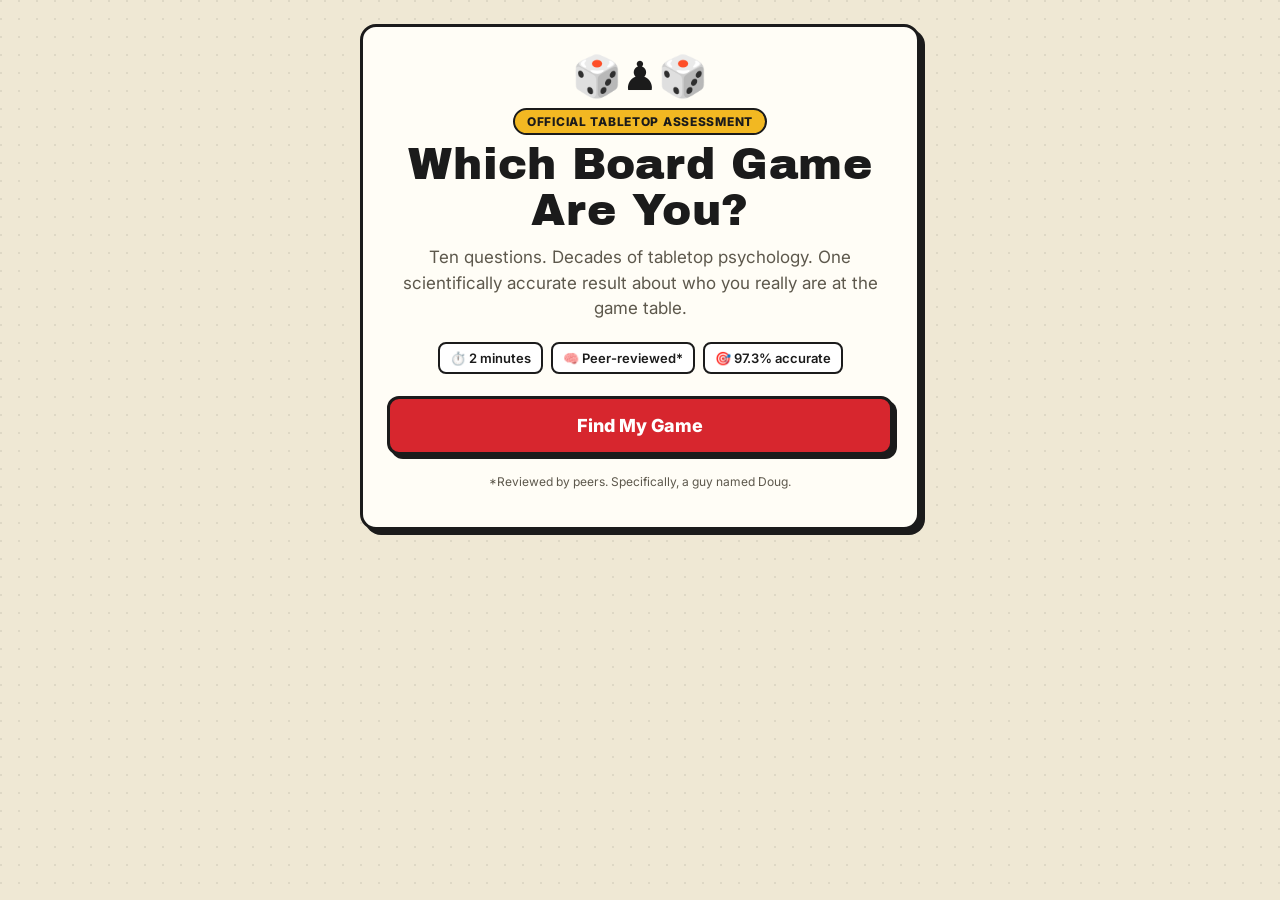
==== index.html @ 7599ec7f "Board game personality quiz (always Monopoly) Co-Authored-By: Claude Opus 5.5 <noreply@anthropic.com" ====
<!doctype html>
<html lang="en">
<head>
<meta charset="utf-8">
<meta name="viewport" content="width=device-width, initial-scale=1">
<title>Which Board Game Are You?</title>
<meta name="description" content="The official tabletop personality assessment. 10 questions. One scientifically accurate answer.">
<meta property="og:title" content="Which Board Game Are You?">
<meta property="og:description" content="The official tabletop personality assessment. 10 questions. One scientifically accurate answer.">
<meta property="og:type" content="website">
<link rel="icon" href="data:image/svg+xml,<svg xmlns='http://www.w3.org/2000/svg' viewBox='0 0 100 100'><text y='.9em' font-size='90'>🎲</text></svg>">
<link rel="preconnect" href="https://fonts.googleapis.com">
<link rel="preconnect" href="https://fonts.gstatic.com" crossorigin>
<link href="https://fonts.googleapis.com/css2?family=Archivo+Black&family=Inter:wght@400;600;800&display=swap" rel="stylesheet">
<style>
  :root {
    --board: #efe8d4;
    --card: #fffdf6;
    --ink: #1b1b1b;
    --muted: #5d584c;
    --red: #d7262e;
    --green: #1f8a4c;
    --blue: #1f5fbf;
    --yellow: #f2b822;
    --purple: #6b3fa0;
    --orange: #e8792b;
    --shadow: 5px 5px 0 var(--ink);
  }
  * { box-sizing: border-box; }
  html, body { margin: 0; }
  body {
    background: var(--board);
    background-image:
      radial-gradient(circle at 1px 1px, rgba(0,0,0,.07) 1px, transparent 0);
    background-size: 18px 18px;
    color: var(--ink);
    font-family: Inter, system-ui, -apple-system, sans-serif;
    min-height: 100vh;
    display: flex;
    flex-direction: column;
    align-items: center;
    padding: 24px 16px 40px;
  }
  .wrap { width: 100%; max-width: 560px; }
  h1, h2, .display { font-family: "Archivo Black", Impact, sans-serif; font-weight: 400; letter-spacing: .01em; }
  .card {
    background: var(--card);
    border: 3px solid var(--ink);
    border-radius: 16px;
    box-shadow: var(--shadow);
    padding: 24px;
  }
  .screen { display: none; animation: pop .35s ease; }
  .screen.active { display: block; }
  @keyframes pop { from { opacity: 0; transform: translateY(10px); } to { opacity: 1; transform: none; } }

  /* Intro */
  .dice-row { font-size: 40px; text-align: center; margin-bottom: 8px; }
  .dice-row span { display: inline-block; animation: wobble 2.4s ease-in-out infinite; }
  .dice-row span:nth-child(2) { animation-delay: .3s; }
  .dice-row span:nth-child(3) { animation-delay: .6s; }
  @keyframes wobble { 0%,100% { transform: rotate(0); } 50% { transform: rotate(14deg) translateY(-4px); } }
  .intro h1 { font-size: clamp(30px, 8vw, 44px); line-height: 1.05; margin: 6px 0 12px; text-align: center; }
  .tag {
    display: inline-block; background: var(--yellow); border: 2px solid var(--ink);
    border-radius: 999px; padding: 4px 12px; font-size: 12px; font-weight: 800;
    text-transform: uppercase; letter-spacing: .06em;
  }
  .center { text-align: center; }
  .lede { font-size: 17px; line-height: 1.5; color: var(--muted); text-align: center; margin: 0 0 20px; }
  .badges { display: flex; flex-wrap: wrap; gap: 8px; justify-content: center; margin-bottom: 22px; }
  .badges span { background: #fff; border: 2px solid var(--ink); border-radius: 8px; padding: 6px 10px; font-size: 13px; font-weight: 600; }

  .btn {
    display: block; width: 100%;
    font: inherit; font-weight: 800; font-size: 18px;
    background: var(--red); color: #fff;
    border: 3px solid var(--ink); border-radius: 12px;
    box-shadow: 4px 4px 0 var(--ink);
    padding: 16px 20px; cursor: pointer;
    transition: transform .08s, box-shadow .08s;
  }
  .btn:active { transform: translate(3px, 3px); box-shadow: 1px 1px 0 var(--ink); }
  .btn.secondary { background: #fff; color: var(--ink); }
  .btn + .btn { margin-top: 12px; }

  /* Question */
  .qhead { display: flex; justify-content: space-between; align-items: center; margin-bottom: 12px; font-weight: 800; font-size: 13px; text-transform: uppercase; letter-spacing: .06em; color: var(--muted); }
  .back { background: none; border: none; font: inherit; color: var(--muted); cursor: pointer; padding: 4px 0; text-transform: uppercase; }
  .back[hidden] { visibility: hidden; display: inline; }
  .progress { height: 14px; border: 2px solid var(--ink); border-radius: 999px; background: #fff; overflow: hidden; margin-bottom: 18px; }
  .progress > div { height: 100%; width: 0; background: var(--green); transition: width .35s ease; }
  .question h2 { font-size: clamp(22px, 6vw, 28px); line-height: 1.15; margin: 0 0 6px; }
  .question .sub { color: var(--muted); margin: 0 0 18px; font-size: 15px; }
  .answers { display: grid; gap: 12px; }
  .answers.two { grid-template-columns: 1fr 1fr; }
  .answer {
    font: inherit; text-align: left; font-size: 17px; font-weight: 600;
    background: #fff; color: var(--ink);
    border: 3px solid var(--ink); border-radius: 12px;
    box-shadow: 3px 3px 0 var(--ink);
    padding: 14px 16px; cursor: pointer;
    display: flex; align-items: center; gap: 12px;
    transition: transform .08s, box-shadow .08s, background .15s;
  }
  .answer .emoji { font-size: 26px; flex: none; }
  .answers.two .answer { flex-direction: column; text-align: center; padding: 20px 10px; }
  .answers.two .answer .emoji { font-size: 40px; }
  .answer:hover { background: #fff6dc; }
  .answer.picked { background: var(--yellow); transform: translate(2px, 2px); box-shadow: 1px 1px 0 var(--ink); }
  .swatch { width: 100%; height: 70px; border-radius: 8px; border: 2px solid var(--ink); }

  /* Analyzing */
  .analyzing { text-align: center; }
  .analyzing .big-die { font-size: 72px; display: inline-block; animation: roll .6s linear infinite; }
  @keyframes roll { to { transform: rotate(360deg); } }
  .analyzing h2 { font-size: 26px; margin: 10px 0 8px; }
  .analyzing .status { min-height: 48px; color: var(--muted); font-size: 16px; }
  .analyzing .progress > div { background: var(--purple); }

  /* Result */
  .deed { padding: 0; overflow: hidden; }
  .deed-band { background: var(--red); color: #fff; text-align: center; padding: 18px 20px 16px; border-bottom: 3px solid var(--ink); }
  .deed-band .small { font-size: 11px; font-weight: 800; letter-spacing: .18em; text-transform: uppercase; opacity: .9; }
  .deed-band .match { font-size: 15px; font-weight: 600; margin-top: 4px; }
  .deed-band h1 { font-size: clamp(38px, 11vw, 56px); margin: 6px 0 0; line-height: 1; text-shadow: 3px 3px 0 var(--ink); }
  .deed-body { padding: 22px 22px 24px; }
  .flavor { text-align: center; margin-bottom: 14px; }
  .flavor .emoji { font-size: 54px; line-height: 1; }
  .flavor h2 { font-size: 24px; margin: 8px 0 0; }
  .blurb { font-size: 17px; line-height: 1.55; margin: 12px 0 18px; }
  .stats { border-top: 2px dashed var(--ink); padding-top: 14px; margin-bottom: 16px; }
  .stat { margin-bottom: 12px; }
  .stat .row { display: flex; justify-content: space-between; font-weight: 600; font-size: 14px; margin-bottom: 4px; gap: 8px; }
  .stat .bar { height: 12px; border: 2px solid var(--ink); border-radius: 999px; background: #fff; overflow: hidden; }
  .stat .bar > div { height: 100%; width: 0; transition: width 1s ease; }
  .runners { background: #f6f1e2; border: 2px solid var(--ink); border-radius: 10px; padding: 12px 14px; font-size: 14px; margin-bottom: 20px; }
  .runners strong { display: block; margin-bottom: 4px; font-size: 12px; text-transform: uppercase; letter-spacing: .08em; }
  .runners ol { margin: 0; padding-left: 20px; }
  .smug { background: var(--yellow); border: 2px solid var(--ink); border-radius: 10px; padding: 10px 14px; font-weight: 800; text-align: center; margin-bottom: 16px; }
  .smug[hidden] { display: none; }
  .toast { position: fixed; left: 50%; bottom: 24px; transform: translateX(-50%) translateY(100px); background: var(--ink); color: #fff; padding: 12px 18px; border-radius: 10px; font-weight: 600; transition: transform .25s; z-index: 10; max-width: calc(100% - 32px); text-align: center; }
  .toast.show { transform: translateX(-50%) translateY(0); }
  .fine { text-align: center; font-size: 12px; color: var(--muted); margin-top: 18px; line-height: 1.5; }
</style>
</head>
<body>
<div class="wrap">

  <!-- INTRO -->
  <section class="screen active intro" id="intro">
    <div class="card">
      <div class="dice-row"><span>🎲</span><span>♟️</span><span>🎲</span></div>
      <div class="center"><span class="tag">Official Tabletop Assessment</span></div>
      <h1>Which Board Game Are You?</h1>
      <p class="lede">Ten questions. Decades of tabletop psychology. One scientifically accurate result about who you really are at the game table.</p>
      <div class="badges">
        <span>⏱️ 2 minutes</span>
        <span>🧠 Peer-reviewed*</span>
        <span>🎯 97.3% accurate</span>
      </div>
      <button class="btn" id="startBtn">Find My Game</button>
      <p class="fine">*Reviewed by peers. Specifically, a guy named Doug.</p>
    </div>
  </section>

  <!-- QUESTION -->
  <section class="screen question" id="question">
    <div class="card">
      <div class="qhead">
        <button class="back" id="backBtn">← Back</button>
        <span id="qCount">Question 1 of 10</span>
      </div>
      <div class="progress"><div id="qBar"></div></div>
      <h2 id="qText"></h2>
      <p class="sub" id="qSub"></p>
      <div class="answers" id="answers"></div>
    </div>
  </section>

  <!-- ANALYZING -->
  <section class="screen analyzing" id="analyzing">
    <div class="card">
      <div class="big-die">🎲</div>
      <h2>Analyzing your answers...</h2>
      <p class="status" id="status"></p>
      <div class="progress"><div id="aBar"></div></div>
    </div>
  </section>

  <!-- RESULT -->
  <section class="screen" id="result">
    <div class="card deed">
      <div class="deed-band">
        <div class="small">Deed of Personality</div>
        <div class="match" id="matchPct">97.3% match</div>
        <h1>MONOPOLY</h1>
      </div>
      <div class="deed-body">
        <div class="smug" id="smug" hidden></div>
        <div class="flavor">
          <div class="emoji" id="fEmoji"></div>
          <h2 id="fName"></h2>
        </div>
        <p class="blurb" id="fBlurb"></p>
        <div class="stats" id="stats"></div>
        <div class="runners">
          <strong>Runners-up</strong>
          <ol id="runners"></ol>
        </div>
        <button class="btn" id="shareBtn">Dare a Friend to Take It</button>
        <button class="btn secondary" id="retakeBtn">Retake the Test</button>
        <p class="fine">Results are final. The dice have spoken.<br>This quiz is a parody and is not affiliated with Hasbro or any game publisher.</p>
      </div>
    </div>
  </section>

</div>
<div class="toast" id="toast"></div>

<script>
// ---------- THE QUESTIONS ----------
// Change, add, or remove questions here. "two: true" shows two big side-by-side buttons.
const QUESTIONS = [
  {
    q: "It's game night. What are you reaching for first?",
    sub: "Be honest. The shelf is watching.",
    a: [
      { e: "🐑", t: "Catan" },
      { e: "🚂", t: "Ticket to Ride" },
      { e: "🐦", t: "Wingspan" },
      { e: "🕵️", t: "Codenames" },
    ],
  },
  {
    q: "Green or blue?",
    sub: "This one matters more than you think.",
    two: true,
    a: [
      { swatch: "var(--green)", t: "Green" },
      { swatch: "var(--blue)", t: "Blue" },
    ],
  },
  {
    q: "Pick your meeple color.",
    sub: "Choose wisely. You'll be stuck with it all night.",
    a: [
      { e: "🔴", t: "Red. Always red." },
      { e: "🟡", t: "Yellow, the people's champion" },
      { e: "🟣", t: "Purple, because nobody else wants it" },
      { e: "🎨", t: "I bring my own hand-painted minis" },
    ],
  },
  {
    q: "Apple or Android?",
    sub: "We won't judge. The algorithm might.",
    two: true,
    a: [
      { e: "🍎", t: "Apple" },
      { e: "🤖", t: "Android" },
    ],
  },
  {
    q: "How do you handle the rulebook?",
    sub: "",
    a: [
      { e: "📖", t: "I read it twice before anyone arrives" },
      { e: "📺", t: "I watch a 12-minute YouTube video" },
      { e: "🤷", t: "We'll learn as we go" },
      { e: "🏴‍☠️", t: "Rules are more like guidelines" },
    ],
  },
  {
    q: "Pineapple on pizza?",
    sub: "There is a right answer. We know what it is.",
    two: true,
    a: [
      { e: "🍍", t: "Yes, obviously" },
      { e: "🚫", t: "Absolutely not" },
    ],
  },
  {
    q: "Your ideal game length?",
    sub: "Setup time not included.",
    a: [
      { e: "⚡", t: "15 minutes, then another one" },
      { e: "☕", t: "About 45 minutes" },
      { e: "🌙", t: "A solid two hours" },
      { e: "📅", t: "We'll finish it next weekend" },
    ],
  },
  {
    q: "Early bird or night owl?",
    sub: "",
    two: true,
    a: [
      { e: "🌅", t: "Early bird" },
      { e: "🦉", t: "Night owl" },
    ],
  },
  {
    q: "How do you like to play?",
    sub: "",
    a: [
      { e: "🤝", t: "Co-op. We save the world together." },
      { e: "🧩", t: "Quiet competition. Polite, but I'm winning." },
      { e: "🗡️", t: "Alliances, betrayal, and hurt feelings" },
      { e: "🍿", t: "Honestly I'm just here for the snacks" },
    ],
  },
  {
    q: "Stranded on a desert island. One game box washes ashore. Which one?",
    sub: "Last question. No pressure.",
    a: [
      { e: "🏰", t: "Carcassonne" },
      { e: "💎", t: "Splendor" },
      { e: "🦠", t: "Pandemic (too soon?)" },
      { e: "📦", t: "Whatever's heaviest, so I can build a raft" },
    ],
  },
];

// ---------- THE RESULTS (always Monopoly) ----------
const FLAVORS = [
  {
    e: "🎩", name: "The Top Hat",
    blurb: "Classy. Traditional. Unshakably confident. You believe a good game night should last four hours and end with at least one person leaving the table in silence. You don't play to have fun. You play to own Boardwalk.",
  },
  {
    e: "🪡", name: "The Thimble",
    blurb: "Officially retired, and yet somehow still here. You've been told many times that there are newer, better options out there. You nodded politely. Then you set up the board anyway.",
  },
  {
    e: "🚗", name: "The Race Car",
    blurb: "Fast, flashy, and absolutely certain you're winning. You are not winning. You haven't been winning since the third trip around the board, two hours ago. But you look great doing it.",
  },
  {
    e: "🅿️", name: "Free Parking House Rules",
    blurb: "You put the tax money in the middle of the board. You know that's not in the rules. You've been told. You do it anyway, because chaos is your love language and no game should ever be allowed to end.",
  },
  {
    e: "🏦", name: "The Banker",
    blurb: "Trusted with the money by everyone at the table. Trustworthy? That's a different question. Nobody has ever caught you, but nobody has ever checked, either.",
  },
  {
    e: "🚔", name: "Go Directly to Jail",
    blurb: "You do not pass Go. You do not collect $200. You roll doubles three times in a row and somehow call it a strategy. Deep down, you find the jail space restful.",
  },
  {
    e: "🟪", name: "Baltic Avenue",
    blurb: "Humble. Affordable. A little purple. Nobody ever wants to land on you, mostly because it doesn't really matter when they do. You are the cozy, low-stakes friend everyone needs.",
  },
  {
    e: "🏨", name: "The Hotel on Boardwalk",
    blurb: "You are the reason the game is still going and the reason someone is quietly crying. Ruthless. Unforgiving. Lovely to have dinner with, as long as it's not a game night.",
  },
];

const STAT_POOL = [
  ["Willingness to read the rules", 4],
  ["Chance of flipping the board", 87],
  ["Friendships ended over a property trade", 64],
  ["Patience for a 4-hour game", 100],
  ["Belief that you're winning", 96],
  ["Use of Free Parking house rules", 91],
  ["Respect for modern game design", 2],
  ["Likelihood to say 'one more lap'", 78],
  ["Snacks consumed while waiting your turn", 93],
];
const STAT_COLORS = ["var(--red)", "var(--green)", "var(--blue)", "var(--orange)", "var(--purple)"];

const RUNNERS = [
  "Monopoly Junior",
  "Monopoly: Cheaters Edition",
  "Monopoly Deal",
  "Monopoly: Star Wars Edition",
  "Monopoly: Your Hometown Edition",
  "Electronic Banking Monopoly",
  "A Monopoly box with half the money missing",
];

const SMUG_LINES = [
  "Still Monopoly. The dice don't lie.",
  "Monopoly again. Did you think it would change?",
  "We checked twice. Still Monopoly.",
  "You can retake it as many times as you want. Monopoly is patient. Monopoly has four hours.",
  "Monopoly. Again. At this point it's a lifestyle.",
];

const ANALYZING = [
  "Cross-referencing meeple affinity...",
  "Calibrating dice karma...",
  "Consulting the rulebook (skimming)...",
  "Measuring your tolerance for 4-hour games...",
  "Counting the money in the box lid...",
  "Finalizing results...",
];

// ---------- LOGIC (you shouldn't need to change below here) ----------
const $ = (id) => document.getElementById(id);
let current = 0;
let busy = false;
let takes = 0;

function show(id) {
  document.querySelectorAll(".screen").forEach((s) => s.classList.remove("active"));
  $(id).classList.add("active");
  window.scrollTo({ top: 0, behavior: "smooth" });
}

function shuffle(arr) {
  const a = arr.slice();
  for (let i = a.length - 1; i > 0; i--) {
    const j = Math.floor(Math.random() * (i + 1));
    [a[i], a[j]] = [a[j], a[i]];
  }
  return a;
}

function renderQuestion() {
  const item = QUESTIONS[current];
  $("qCount").textContent = `Question ${current + 1} of ${QUESTIONS.length}`;
  $("qBar").style.width = `${(current / QUESTIONS.length) * 100}%`;
  $("qText").textContent = item.q;
  $("qSub").textContent = item.sub || "";
  $("qSub").style.display = item.sub ? "" : "none";
  $("backBtn").hidden = current === 0;

  const box = $("answers");
  box.className = "answers" + (item.two ? " two" : "");
  box.innerHTML = "";
  item.a.forEach((ans) => {
    const b = document.createElement("button");
    b.className = "answer";
    if (ans.swatch) {
      const sw = document.createElement("div");
      sw.className = "swatch";
      sw.style.background = ans.swatch;
      b.appendChild(sw);
    } else {
      const em = document.createElement("span");
      em.className = "emoji";
      em.textContent = ans.e;
      b.appendChild(em);
    }
    const t = document.createElement("span");
    t.textContent = ans.t;
    b.appendChild(t);
    b.addEventListener("click", () => pick(b));
    box.appendChild(b);
  });
  busy = false;
}

function pick(btn) {
  if (busy) return;
  busy = true;
  btn.classList.add("picked");
  setTimeout(() => {
    current++;
    if (current < QUESTIONS.length) {
      renderQuestion();
    } else {
      $("qBar").style.width = "100%";
      analyze();
    }
  }, 280);
}

function analyze() {
  show("analyzing");
  let i = 0;
  $("aBar").style.width = "0";
  $("status").textContent = ANALYZING[0];
  const step = 550;
  const timer = setInterval(() => {
    i++;
    $("aBar").style.width = `${Math.min(100, (i / ANALYZING.length) * 100)}%`;
    if (i < ANALYZING.length) {
      $("status").textContent = ANALYZING[i];
    } else {
      clearInterval(timer);
      setTimeout(showResult, 300);
    }
  }, step);
}

let lastFlavor = null;
function showResult() {
  takes++;
  let flavor;
  do { flavor = FLAVORS[Math.floor(Math.random() * FLAVORS.length)]; }
  while (FLAVORS.length > 1 && flavor === lastFlavor);
  lastFlavor = flavor;

  const pct = (96 + Math.random() * 3.8).toFixed(1);
  $("matchPct").textContent = `${pct}% match`;
  $("fEmoji").textContent = flavor.e;
  $("fName").textContent = `Monopoly: ${flavor.name}`;
  $("fBlurb").textContent = flavor.blurb;

  const smug = $("smug");
  if (takes > 1) {
    smug.textContent = SMUG_LINES[(takes - 2) % SMUG_LINES.length];
    smug.hidden = false;
  } else {
    smug.hidden = true;
  }

  const stats = $("stats");
  stats.innerHTML = "";
  const picks = shuffle(STAT_POOL).slice(0, 4);
  picks.forEach(([label, val], idx) => {
    const v = Math.max(1, Math.min(100, val + Math.round(Math.random() * 6 - 3)));
    const wrap = document.createElement("div");
    wrap.className = "stat";
    wrap.innerHTML = `<div class="row"><span></span><span>${v}%</span></div><div class="bar"><div></div></div>`;
    wrap.querySelector(".row span").textContent = label;
    const fill = wrap.querySelector(".bar > div");
    fill.style.background = STAT_COLORS[idx % STAT_COLORS.length];
    stats.appendChild(wrap);
    requestAnimationFrame(() => setTimeout(() => (fill.style.width = v + "%"), 60));
  });

  const runners = $("runners");
  runners.innerHTML = "";
  const left = (100 - parseFloat(pct)).toFixed(1);
  const r = shuffle(RUNNERS).slice(0, 2);
  const first = (left * 0.7).toFixed(1);
  const second = (left - first).toFixed(1);
  [[r[0], first], [r[1], second]].forEach(([name, p]) => {
    const li = document.createElement("li");
    li.textContent = `${name} (${p}%)`;
    runners.appendChild(li);
  });

  show("result");
}

function toast(msg) {
  const t = $("toast");
  t.textContent = msg;
  t.classList.add("show");
  setTimeout(() => t.classList.remove("show"), 2400);
}

async function share() {
  const name = $("fName").textContent;
  const url = location.href.split("#")[0].split("?")[0];
  const text = `I took the Board Game Personality Test and got ${name} 😬 Bet you can't do better.`;
  if (navigator.share) {
    try { await navigator.share({ title: "Which Board Game Are You?", text, url }); return; }
    catch (e) { if (e && e.name === "AbortError") return; }
  }
  try {
    await navigator.clipboard.writeText(`${text} ${url}`);
    toast("Copied! Paste it to a friend.");
  } catch (e) {
    prompt("Copy this and send it to a friend:", `${text} ${url}`);
  }
}

$("startBtn").addEventListener("click", () => { current = 0; renderQuestion(); show("question"); });
$("backBtn").addEventListener("click", () => { if (current > 0 && !busy) { current--; renderQuestion(); } });
$("retakeBtn").addEventListener("click", () => { current = 0; renderQuestion(); show("question"); });
$("shareBtn").addEventListener("click", share);
</script>
</body>
</html>
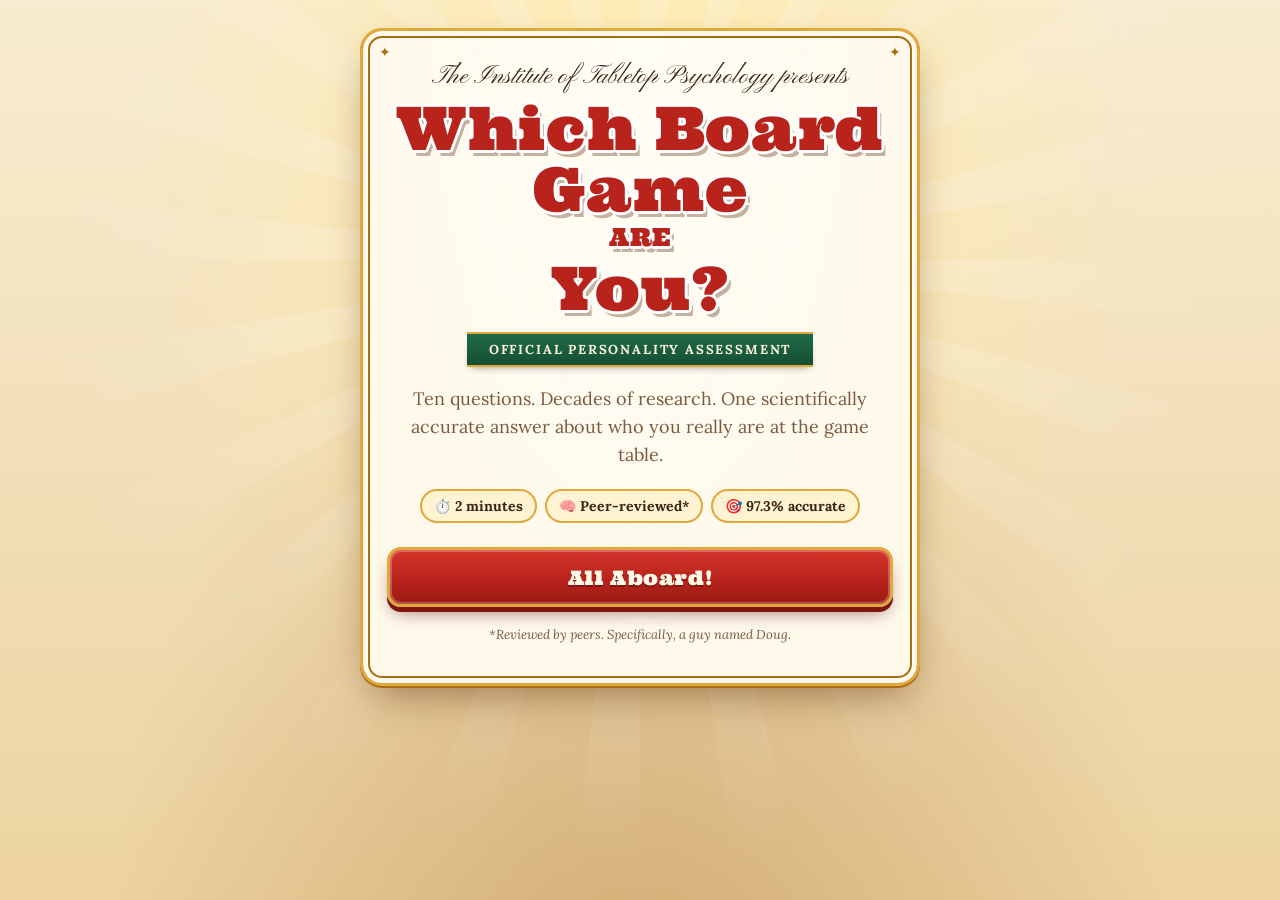
==== commit 7ad00a1c: "Vintage-adventure restyle, random BGG top-50 games with box covers Co-Authored-By: Claude Opus 5.5 <" ====
--- a/index.html
+++ b/index.html
@@ -11,137 +11,256 @@
 <link rel="icon" href="data:image/svg+xml,<svg xmlns='http://www.w3.org/2000/svg' viewBox='0 0 100 100'><text y='.9em' font-size='90'>🎲</text></svg>">
 <link rel="preconnect" href="https://fonts.googleapis.com">
 <link rel="preconnect" href="https://fonts.gstatic.com" crossorigin>
-<link href="https://fonts.googleapis.com/css2?family=Archivo+Black&family=Inter:wght@400;600;800&display=swap" rel="stylesheet">
+<link href="https://fonts.googleapis.com/css2?family=Ultra&family=Pinyon+Script&family=Lora:ital,wght@0,500;0,700;1,500&display=swap" rel="stylesheet">
 <style>
   :root {
-    --board: #efe8d4;
-    --card: #fffdf6;
-    --ink: #1b1b1b;
-    --muted: #5d584c;
-    --red: #d7262e;
-    --green: #1f8a4c;
-    --blue: #1f5fbf;
-    --yellow: #f2b822;
-    --purple: #6b3fa0;
-    --orange: #e8792b;
-    --shadow: 5px 5px 0 var(--ink);
+    --cream: #fbf3df;
+    --paper: #fff9ec;
+    --paper-picked: #ffe7a3;
+    --ink: #3a2414;
+    --muted: #7a5a3e;
+    --red: #b8231c;
+    --red-dark: #7f150f;
+    --gold: #e0a93b;
+    --gold-light: #f6d27a;
+    --gold-dark: #a86f12;
+    --green: #2e7d4f;
+    --emerald: #1f6b47;
+    --mustard: #e3a61c;
+    --blue: #2f6aa8;
+    --plum: #6e3a7a;
+    --brown: #8b5a2b;
   }
   * { box-sizing: border-box; }
   html, body { margin: 0; }
   body {
-    background: var(--board);
+    color: var(--ink);
+    font-family: Lora, Georgia, serif;
+    min-height: 100vh;
+    background-color: #f4e6c4;
     background-image:
-      radial-gradient(circle at 1px 1px, rgba(0,0,0,.07) 1px, transparent 0);
-    background-size: 18px 18px;
-    color: var(--ink);
-    font-family: Inter, system-ui, -apple-system, sans-serif;
-    min-height: 100vh;
-    display: flex;
-    flex-direction: column;
-    align-items: center;
-    padding: 24px 16px 40px;
-  }
-  .wrap { width: 100%; max-width: 560px; }
-  h1, h2, .display { font-family: "Archivo Black", Impact, sans-serif; font-weight: 400; letter-spacing: .01em; }
+      radial-gradient(ellipse at 50% 18%, rgba(255,236,170,.95) 0%, rgba(255,236,170,0) 55%),
+      radial-gradient(ellipse at 50% 120%, rgba(160,95,30,.35) 0%, rgba(160,95,30,0) 60%),
+      linear-gradient(#f8ecd0, #ecd3a0);
+    background-attachment: fixed;
+    display: flex; flex-direction: column; align-items: center;
+    padding: 28px 16px 48px;
+    overflow-x: hidden;
+  }
+  /* Sunburst behind everything */
+  body::before {
+    content: ""; position: fixed; left: 50%; top: 260px;
+    width: 1600px; height: 1600px; margin-left: -800px; margin-top: -800px;
+    background: repeating-conic-gradient(from 0deg, rgba(255,255,255,.28) 0deg 6deg, rgba(255,255,255,0) 6deg 15deg);
+    -webkit-mask: radial-gradient(circle, #000 0%, rgba(0,0,0,.6) 25%, transparent 55%);
+            mask: radial-gradient(circle, #000 0%, rgba(0,0,0,.6) 25%, transparent 55%);
+    pointer-events: none; z-index: 0;
+    animation: spin 160s linear infinite;
+  }
+  @keyframes spin { to { transform: rotate(360deg); } }
+  .wrap { width: 100%; max-width: 560px; position: relative; z-index: 1; }
+
+  /* ---------- Logo-style lettering ---------- */
+  .logo {
+    font-family: Ultra, "Rockwell Extra Bold", Georgia, serif;
+    font-weight: 400;
+    color: var(--red);
+    -webkit-text-stroke: 3px var(--gold-light);
+    paint-order: stroke fill;
+    text-shadow:
+      0 0 0 #fff,
+      2px 2px 0 #fff, -2px -2px 0 #fff, 2px -2px 0 #fff, -2px 2px 0 #fff,
+      3px 0 0 #fff, -3px 0 0 #fff, 0 3px 0 #fff, 0 -3px 0 #fff,
+      4px 6px 0 rgba(90,40,10,.35);
+    letter-spacing: .01em;
+    line-height: 1.02;
+    margin: 0;
+  }
+  .script { font-family: "Pinyon Script", "Snell Roundhand", cursive; color: var(--ink); }
+  h2, .heading { font-family: Ultra, "Rockwell Extra Bold", Georgia, serif; font-weight: 400; color: var(--ink); }
+
+  /* ---------- Ornate card ---------- */
   .card {
-    background: var(--card);
-    border: 3px solid var(--ink);
-    border-radius: 16px;
-    box-shadow: var(--shadow);
-    padding: 24px;
-  }
-  .screen { display: none; animation: pop .35s ease; }
+    position: relative;
+    background:
+      radial-gradient(ellipse at 50% 0%, #fffdf5 0%, rgba(255,253,245,0) 70%),
+      var(--paper);
+    border: 3px solid var(--gold);
+    border-radius: 22px;
+    box-shadow:
+      inset 0 0 0 5px var(--paper),
+      inset 0 0 0 7px var(--gold-dark),
+      0 2px 0 var(--gold-dark),
+      0 18px 40px -12px rgba(90,45,10,.55);
+    padding: 30px 24px 26px;
+  }
+  .card::before, .card::after {
+    content: "✦"; position: absolute; top: 12px; color: var(--gold-dark); font-size: 14px;
+  }
+  .card::before { left: 16px; }
+  .card::after { right: 16px; }
+
+  .screen { display: none; animation: pop .4s ease; }
   .screen.active { display: block; }
-  @keyframes pop { from { opacity: 0; transform: translateY(10px); } to { opacity: 1; transform: none; } }
-
-  /* Intro */
-  .dice-row { font-size: 40px; text-align: center; margin-bottom: 8px; }
-  .dice-row span { display: inline-block; animation: wobble 2.4s ease-in-out infinite; }
-  .dice-row span:nth-child(2) { animation-delay: .3s; }
-  .dice-row span:nth-child(3) { animation-delay: .6s; }
-  @keyframes wobble { 0%,100% { transform: rotate(0); } 50% { transform: rotate(14deg) translateY(-4px); } }
-  .intro h1 { font-size: clamp(30px, 8vw, 44px); line-height: 1.05; margin: 6px 0 12px; text-align: center; }
-  .tag {
-    display: inline-block; background: var(--yellow); border: 2px solid var(--ink);
-    border-radius: 999px; padding: 4px 12px; font-size: 12px; font-weight: 800;
-    text-transform: uppercase; letter-spacing: .06em;
-  }
-  .center { text-align: center; }
-  .lede { font-size: 17px; line-height: 1.5; color: var(--muted); text-align: center; margin: 0 0 20px; }
-  .badges { display: flex; flex-wrap: wrap; gap: 8px; justify-content: center; margin-bottom: 22px; }
-  .badges span { background: #fff; border: 2px solid var(--ink); border-radius: 8px; padding: 6px 10px; font-size: 13px; font-weight: 600; }
-
+  @keyframes pop { from { opacity: 0; transform: translateY(12px); } to { opacity: 1; transform: none; } }
+
+  /* ---------- Intro ---------- */
+  .intro { text-align: center; }
+  .intro .script { font-size: 26px; margin-bottom: 2px; }
+  .intro .logo { font-size: clamp(34px, 10vw, 60px); margin: 4px 0 6px; }
+  .intro .logo .small { display: block; font-size: .42em; margin: 6px 0; }
+  .ribbon {
+    display: inline-block; position: relative;
+    background: linear-gradient(var(--emerald), #164f34);
+    color: #fff7df; font-weight: 700; font-size: 13px; letter-spacing: .14em; text-transform: uppercase;
+    padding: 7px 22px; margin: 8px 0 18px;
+    border-top: 2px solid var(--gold); border-bottom: 2px solid var(--gold);
+    box-shadow: 0 4px 8px -4px rgba(0,0,0,.4);
+  }
+  .ribbon::before, .ribbon::after {
+    content: ""; position: absolute; top: 4px; width: 14px; height: 100%;
+    background: #12402a; z-index: -1;
+  }
+  .ribbon::before { left: -10px; clip-path: polygon(0 0, 100% 0, 100% 100%, 0 100%, 40% 50%); }
+  .ribbon::after { right: -10px; clip-path: polygon(0 0, 100% 0, 60% 50%, 100% 100%, 0 100%); }
+  .lede { font-size: 18px; line-height: 1.55; color: var(--muted); margin: 0 0 20px; }
+  .badges { display: flex; flex-wrap: wrap; gap: 8px; justify-content: center; margin-bottom: 24px; }
+  .badges span {
+    background: #fff3d1; border: 2px solid var(--gold); border-radius: 999px;
+    padding: 6px 12px; font-size: 14px; font-weight: 700; color: var(--ink);
+  }
+
+  /* ---------- Buttons ---------- */
   .btn {
     display: block; width: 100%;
-    font: inherit; font-weight: 800; font-size: 18px;
-    background: var(--red); color: #fff;
-    border: 3px solid var(--ink); border-radius: 12px;
-    box-shadow: 4px 4px 0 var(--ink);
-    padding: 16px 20px; cursor: pointer;
+    font-family: Ultra, Georgia, serif; font-size: 20px; letter-spacing: .03em;
+    background: linear-gradient(#d4352b, var(--red) 55%, #9c1c15);
+    color: #fff8e6; text-shadow: 0 2px 0 var(--red-dark);
+    border: 3px solid var(--gold); border-radius: 14px;
+    box-shadow: inset 0 0 0 2px rgba(255,255,255,.25), 0 5px 0 var(--red-dark), 0 10px 18px -6px rgba(80,20,5,.6);
+    padding: 15px 20px 14px; cursor: pointer;
     transition: transform .08s, box-shadow .08s;
   }
-  .btn:active { transform: translate(3px, 3px); box-shadow: 1px 1px 0 var(--ink); }
-  .btn.secondary { background: #fff; color: var(--ink); }
-  .btn + .btn { margin-top: 12px; }
-
-  /* Question */
-  .qhead { display: flex; justify-content: space-between; align-items: center; margin-bottom: 12px; font-weight: 800; font-size: 13px; text-transform: uppercase; letter-spacing: .06em; color: var(--muted); }
-  .back { background: none; border: none; font: inherit; color: var(--muted); cursor: pointer; padding: 4px 0; text-transform: uppercase; }
-  .back[hidden] { visibility: hidden; display: inline; }
-  .progress { height: 14px; border: 2px solid var(--ink); border-radius: 999px; background: #fff; overflow: hidden; margin-bottom: 18px; }
-  .progress > div { height: 100%; width: 0; background: var(--green); transition: width .35s ease; }
-  .question h2 { font-size: clamp(22px, 6vw, 28px); line-height: 1.15; margin: 0 0 6px; }
-  .question .sub { color: var(--muted); margin: 0 0 18px; font-size: 15px; }
+  .btn:active { transform: translateY(4px); box-shadow: inset 0 0 0 2px rgba(255,255,255,.25), 0 1px 0 var(--red-dark); }
+  .btn.secondary {
+    background: linear-gradient(#fff9ea, #f3e2b8); color: var(--ink); text-shadow: none;
+    box-shadow: 0 5px 0 var(--gold-dark), 0 10px 18px -8px rgba(80,40,5,.5);
+  }
+  .btn.secondary:active { box-shadow: 0 1px 0 var(--gold-dark); }
+  .btn + .btn { margin-top: 14px; }
+
+  /* ---------- Train track progress ---------- */
+  .track { position: relative; height: 34px; margin: 4px 4px 18px; }
+  .track .rails {
+    position: absolute; left: 0; right: 0; top: 18px; height: 12px;
+    background:
+      linear-gradient(var(--brown), var(--brown)) 0 0 / 100% 2px no-repeat,
+      linear-gradient(var(--brown), var(--brown)) 0 100% / 100% 2px no-repeat,
+      repeating-linear-gradient(90deg, #a77442 0 5px, transparent 5px 14px);
+    opacity: .75;
+  }
+  .track .done {
+    position: absolute; left: 0; top: 18px; height: 12px; width: 0;
+    background:
+      linear-gradient(var(--gold-dark), var(--gold-dark)) 0 0 / 100% 2px no-repeat,
+      linear-gradient(var(--gold-dark), var(--gold-dark)) 0 100% / 100% 2px no-repeat,
+      repeating-linear-gradient(90deg, var(--gold) 0 5px, transparent 5px 14px);
+    transition: width .5s ease;
+  }
+  .track .train {
+    position: absolute; top: -4px; left: 0; font-size: 30px; line-height: 1;
+    transform: translateX(-50%) scaleX(-1);
+    transition: left .5s ease;
+  }
+  .track .steam { position: absolute; top: -14px; font-size: 14px; opacity: .6; transition: left .5s ease; transform: translateX(-10%); }
+
+  /* ---------- Question ---------- */
+  .qhead { display: flex; justify-content: space-between; align-items: center; margin-bottom: 6px; font-weight: 700; font-size: 13px; text-transform: uppercase; letter-spacing: .12em; color: var(--muted); }
+  .back { background: none; border: none; font: inherit; color: var(--muted); cursor: pointer; padding: 4px 0; letter-spacing: .12em; text-transform: uppercase; }
+  .back.hide { visibility: hidden; }
+  .question h2 { font-size: clamp(23px, 6.4vw, 30px); line-height: 1.15; margin: 0 0 6px; }
+  .question .sub { color: var(--muted); margin: 0 0 18px; font-size: 16px; font-style: italic; }
   .answers { display: grid; gap: 12px; }
   .answers.two { grid-template-columns: 1fr 1fr; }
+
+  /* Ticket-shaped answers */
   .answer {
-    font: inherit; text-align: left; font-size: 17px; font-weight: 600;
-    background: #fff; color: var(--ink);
-    border: 3px solid var(--ink); border-radius: 12px;
-    box-shadow: 3px 3px 0 var(--ink);
-    padding: 14px 16px; cursor: pointer;
-    display: flex; align-items: center; gap: 12px;
-    transition: transform .08s, box-shadow .08s, background .15s;
-  }
-  .answer .emoji { font-size: 26px; flex: none; }
-  .answers.two .answer { flex-direction: column; text-align: center; padding: 20px 10px; }
-  .answers.two .answer .emoji { font-size: 40px; }
-  .answer:hover { background: #fff6dc; }
-  .answer.picked { background: var(--yellow); transform: translate(2px, 2px); box-shadow: 1px 1px 0 var(--ink); }
-  .swatch { width: 100%; height: 70px; border-radius: 8px; border: 2px solid var(--ink); }
-
-  /* Analyzing */
+    --tk: var(--paper);
+    position: relative;
+    font: inherit; font-size: 17px; font-weight: 700; color: var(--ink); text-align: left;
+    border: none; cursor: pointer;
+    padding: 12px 22px 12px 26px; min-height: 64px;
+    display: flex; align-items: center; gap: 14px;
+    background:
+      radial-gradient(circle at 0 50%, transparent 11px, var(--tk) 12px) left / 51% 100% no-repeat,
+      radial-gradient(circle at 100% 50%, transparent 11px, var(--tk) 12px) right / 51% 100% no-repeat;
+    filter: drop-shadow(0 0 1.5px var(--gold-dark)) drop-shadow(0 4px 4px rgba(90,45,10,.28));
+    transition: transform .1s;
+  }
+  .answer::after {
+    content: ""; position: absolute; inset: 5px 16px; border: 1.5px dashed rgba(168,111,18,.55); border-radius: 6px; pointer-events: none;
+  }
+  .answer:hover { --tk: #fff3d6; }
+  .answer.picked { --tk: var(--paper-picked); transform: scale(.98); }
+  .answer .emoji { font-size: 28px; flex: none; width: 40px; text-align: center; }
+  .answer .stub { flex: none; padding-right: 14px; border-right: 2px dotted rgba(168,111,18,.6); }
+  .answer .cover {
+    width: 52px; height: 52px; object-fit: contain; display: block;
+    border-radius: 4px; background: #fff;
+    box-shadow: 0 2px 4px rgba(60,30,5,.35);
+  }
+  .answer .label { display: flex; flex-direction: column; gap: 2px; }
+  .answer .rank { font-size: 12px; font-weight: 700; color: var(--red); letter-spacing: .08em; text-transform: uppercase; }
+  .answers.two .answer { flex-direction: column; text-align: center; padding: 22px 18px 18px; gap: 8px; }
+  .answers.two .answer::after { inset: 6px 16px; }
+  .answers.two .answer .emoji { font-size: 44px; width: auto; }
+  .swatch { width: 100%; height: 64px; border-radius: 10px; border: 3px solid #fff; box-shadow: 0 0 0 2px var(--gold-dark); }
+
+  /* ---------- Analyzing ---------- */
   .analyzing { text-align: center; }
-  .analyzing .big-die { font-size: 72px; display: inline-block; animation: roll .6s linear infinite; }
-  @keyframes roll { to { transform: rotate(360deg); } }
-  .analyzing h2 { font-size: 26px; margin: 10px 0 8px; }
-  .analyzing .status { min-height: 48px; color: var(--muted); font-size: 16px; }
-  .analyzing .progress > div { background: var(--purple); }
-
-  /* Result */
-  .deed { padding: 0; overflow: hidden; }
-  .deed-band { background: var(--red); color: #fff; text-align: center; padding: 18px 20px 16px; border-bottom: 3px solid var(--ink); }
-  .deed-band .small { font-size: 11px; font-weight: 800; letter-spacing: .18em; text-transform: uppercase; opacity: .9; }
-  .deed-band .match { font-size: 15px; font-weight: 600; margin-top: 4px; }
-  .deed-band h1 { font-size: clamp(38px, 11vw, 56px); margin: 6px 0 0; line-height: 1; text-shadow: 3px 3px 0 var(--ink); }
-  .deed-body { padding: 22px 22px 24px; }
-  .flavor { text-align: center; margin-bottom: 14px; }
-  .flavor .emoji { font-size: 54px; line-height: 1; }
-  .flavor h2 { font-size: 24px; margin: 8px 0 0; }
-  .blurb { font-size: 17px; line-height: 1.55; margin: 12px 0 18px; }
-  .stats { border-top: 2px dashed var(--ink); padding-top: 14px; margin-bottom: 16px; }
+  .analyzing .script { font-size: 28px; }
+  .analyzing h2 { font-size: 26px; margin: 0 0 10px; }
+  .analyzing .status { min-height: 52px; color: var(--muted); font-size: 17px; font-style: italic; }
+  .analyzing .track { margin-top: 18px; }
+
+  /* ---------- Result deed ---------- */
+  .deed { padding: 0; overflow: hidden; text-align: center; }
+  .deed-band {
+    background:
+      repeating-conic-gradient(from 0deg at 50% 120%, rgba(255,255,255,.10) 0deg 5deg, transparent 5deg 12deg),
+      linear-gradient(#c8302a, var(--red) 60%, #8f1a13);
+    color: #fff7df; padding: 26px 20px 22px;
+    border-bottom: 4px double var(--gold);
+  }
+  .deed-band .small { font-size: 12px; font-weight: 700; letter-spacing: .28em; text-transform: uppercase; color: var(--gold-light); }
+  .deed-band .script { color: #fff2cf; font-size: 24px; margin-top: 2px; }
+  .deed-band .logo { font-size: clamp(30px, 9.6vw, 60px); margin: 6px 0 4px; color: #fff8e6; -webkit-text-stroke: 3px var(--gold); text-shadow: 3px 3px 0 var(--red-dark), 5px 7px 0 rgba(40,10,0,.4); }
+  .deed-band .match { display: inline-block; margin-top: 6px; background: var(--gold); color: var(--ink); font-weight: 700; font-size: 14px; padding: 4px 14px; border-radius: 999px; }
+  .deed-body { padding: 24px 24px 26px; }
+  .flavor .emoji { font-size: 56px; line-height: 1; }
+  .flavor h2 { font-size: 25px; margin: 10px 0 0; line-height: 1.15; }
+  .blurb { font-size: 18px; line-height: 1.6; margin: 14px 0 20px; text-align: left; }
+  .divider { color: var(--gold-dark); letter-spacing: .5em; margin: 4px 0 14px; font-size: 14px; }
+  .stats { text-align: left; margin-bottom: 18px; }
   .stat { margin-bottom: 12px; }
-  .stat .row { display: flex; justify-content: space-between; font-weight: 600; font-size: 14px; margin-bottom: 4px; gap: 8px; }
-  .stat .bar { height: 12px; border: 2px solid var(--ink); border-radius: 999px; background: #fff; overflow: hidden; }
-  .stat .bar > div { height: 100%; width: 0; transition: width 1s ease; }
-  .runners { background: #f6f1e2; border: 2px solid var(--ink); border-radius: 10px; padding: 12px 14px; font-size: 14px; margin-bottom: 20px; }
-  .runners strong { display: block; margin-bottom: 4px; font-size: 12px; text-transform: uppercase; letter-spacing: .08em; }
+  .stat .row { display: flex; justify-content: space-between; font-weight: 700; font-size: 15px; margin-bottom: 5px; gap: 8px; }
+  .stat .bar { height: 12px; border: 2px solid var(--gold-dark); border-radius: 999px; background: #fff3d6; overflow: hidden; }
+  .stat .bar > div { height: 100%; width: 0; transition: width 1.1s ease; }
+  .runners {
+    background: #f7ead0; border: 2px dashed var(--gold-dark); border-radius: 12px;
+    padding: 12px 16px; font-size: 15px; margin-bottom: 22px; text-align: left;
+  }
+  .runners strong { display: block; margin-bottom: 4px; font-size: 12px; text-transform: uppercase; letter-spacing: .14em; color: var(--red); }
   .runners ol { margin: 0; padding-left: 20px; }
-  .smug { background: var(--yellow); border: 2px solid var(--ink); border-radius: 10px; padding: 10px 14px; font-weight: 800; text-align: center; margin-bottom: 16px; }
+  .smug {
+    background: linear-gradient(var(--gold-light), var(--gold)); border: 2px solid var(--gold-dark); border-radius: 12px;
+    padding: 10px 14px; font-weight: 700; margin-bottom: 18px;
+  }
   .smug[hidden] { display: none; }
-  .toast { position: fixed; left: 50%; bottom: 24px; transform: translateX(-50%) translateY(100px); background: var(--ink); color: #fff; padding: 12px 18px; border-radius: 10px; font-weight: 600; transition: transform .25s; z-index: 10; max-width: calc(100% - 32px); text-align: center; }
+
+  .toast { position: fixed; left: 50%; bottom: 24px; transform: translateX(-50%) translateY(120px); background: var(--ink); color: #fff7df; padding: 12px 18px; border-radius: 12px; border: 2px solid var(--gold); font-weight: 700; transition: transform .25s; z-index: 10; max-width: calc(100% - 32px); text-align: center; }
   .toast.show { transform: translateX(-50%) translateY(0); }
-  .fine { text-align: center; font-size: 12px; color: var(--muted); margin-top: 18px; line-height: 1.5; }
+  .fine { text-align: center; font-size: 13px; color: var(--muted); margin-top: 18px; line-height: 1.5; font-style: italic; }
 </style>
 </head>
 <body>
@@ -150,16 +269,16 @@
   <!-- INTRO -->
   <section class="screen active intro" id="intro">
     <div class="card">
-      <div class="dice-row"><span>🎲</span><span>♟️</span><span>🎲</span></div>
-      <div class="center"><span class="tag">Official Tabletop Assessment</span></div>
-      <h1>Which Board Game Are You?</h1>
-      <p class="lede">Ten questions. Decades of tabletop psychology. One scientifically accurate result about who you really are at the game table.</p>
+      <div class="script">The Institute of Tabletop Psychology presents</div>
+      <h1 class="logo">Which Board Game <span class="small">ARE</span>You?</h1>
+      <div class="ribbon">Official Personality Assessment</div>
+      <p class="lede">Ten questions. Decades of research. One scientifically accurate answer about who you really are at the game table.</p>
       <div class="badges">
         <span>⏱️ 2 minutes</span>
         <span>🧠 Peer-reviewed*</span>
         <span>🎯 97.3% accurate</span>
       </div>
-      <button class="btn" id="startBtn">Find My Game</button>
+      <button class="btn" id="startBtn">All Aboard!</button>
       <p class="fine">*Reviewed by peers. Specifically, a guy named Doug.</p>
     </div>
   </section>
@@ -171,7 +290,7 @@
         <button class="back" id="backBtn">← Back</button>
         <span id="qCount">Question 1 of 10</span>
       </div>
-      <div class="progress"><div id="qBar"></div></div>
+      <div class="track" id="qTrack"><div class="rails"></div><div class="done"></div><div class="train">🚂</div></div>
       <h2 id="qText"></h2>
       <p class="sub" id="qSub"></p>
       <div class="answers" id="answers"></div>
@@ -181,10 +300,10 @@
   <!-- ANALYZING -->
   <section class="screen analyzing" id="analyzing">
     <div class="card">
-      <div class="big-die">🎲</div>
-      <h2>Analyzing your answers...</h2>
+      <div class="script">One moment, please</div>
+      <h2>Analyzing Your Answers</h2>
       <p class="status" id="status"></p>
-      <div class="progress"><div id="aBar"></div></div>
+      <div class="track" id="aTrack"><div class="rails"></div><div class="done"></div><div class="train">🚂</div></div>
     </div>
   </section>
 
@@ -192,9 +311,10 @@
   <section class="screen" id="result">
     <div class="card deed">
       <div class="deed-band">
-        <div class="small">Deed of Personality</div>
+        <div class="small">✦ Deed of Personality ✦</div>
+        <div class="script">Your board game is</div>
+        <h1 class="logo">MONOPOLY</h1>
         <div class="match" id="matchPct">97.3% match</div>
-        <h1>MONOPOLY</h1>
       </div>
       <div class="deed-body">
         <div class="smug" id="smug" hidden></div>
@@ -203,6 +323,7 @@
           <h2 id="fName"></h2>
         </div>
         <p class="blurb" id="fBlurb"></p>
+        <div class="divider">✦ ✦ ✦</div>
         <div class="stats" id="stats"></div>
         <div class="runners">
           <strong>Runners-up</strong>
@@ -210,7 +331,7 @@
         </div>
         <button class="btn" id="shareBtn">Dare a Friend to Take It</button>
         <button class="btn secondary" id="retakeBtn">Retake the Test</button>
-        <p class="fine">Results are final. The dice have spoken.<br>This quiz is a parody and is not affiliated with Hasbro or any game publisher.</p>
+        <p class="fine">Results are final. The dice have spoken.<br>A parody, not affiliated with Hasbro or any game publisher.<br>Game rankings and box art from BoardGameGeek.</p>
       </div>
     </div>
   </section>
@@ -219,18 +340,70 @@
 <div class="toast" id="toast"></div>
 
 <script>
+// ---------- BOARDGAMEGEEK TOP 50 (snapshot taken November 24, 2026) ----------
+// To refresh: ask Hoid to "update the top 50."
+const IMG = "https://cf.geekdo-images.com/";
+const GAMES = [
+  [1, "Brass: Birmingham", "x3zxjr-Vw5iU4yDPg70Jgw__micro/img/4Od3GYCiqptga0VbmyumPbJlBsU=/fit-in/64x64/filters:strip_icc()/pic3490053.jpg"],
+  [2, "Ark Nova", "SoU8p28Sk1s8MSvoM4N8pQ__micro/img/LSAi1pmhbTbWwtBrziutDOXzfdY=/fit-in/64x64/filters:strip_icc()/pic6293412.jpg"],
+  [3, "Pandemic Legacy: Season 1", "-Qer2BBPG7qGGDu6KcVDIw__micro/img/n6-sXYD6XXZoqIxq4P6AG7VPCuA=/fit-in/64x64/filters:strip_icc()/pic2452831.png"],
+  [4, "Gloomhaven", "sZYp_3BTDGjh2unaZfZmuA__micro/img/sQyh47ClBO3d5sxPm73hMvM-JV4=/fit-in/64x64/filters:strip_icc()/pic2437871.jpg"],
+  [5, "Dune: Imperium – Uprising", "UVUkjMV_Q2paVUIUP30Vvw__micro/img/NLUsSSVMHts8-v1gJxC_LbAjSaE=/fit-in/64x64/filters:strip_icc()/pic7664424.jpg"],
+  [6, "Dune: Imperium", "PhjygpWSo-0labGrPBMyyg__micro/img/mfU7-dEFnVyXJrF-BWAO0buexao=/fit-in/64x64/filters:strip_icc()/pic5666597.jpg"],
+  [7, "Twilight Imperium", "_Ppn5lssO5OaildSE-FgFA__micro/img/2gymaKs35_2yj7eyyA6cYyVmd9c=/fit-in/64x64/filters:strip_icc()/pic3727516.jpg"],
+  [8, "War of the Ring", "ImPgGag98W6gpV1KV812aA__micro/img/NT-Av_3kdYUcwuti5ocmIQXow3g=/fit-in/64x64/filters:strip_icc()/pic1215633.jpg"],
+  [9, "Terraforming Mars", "wg9oOLcsKvDesSUdZQ4rxw__micro/img/LUkXZhd1TO80eCiXMD3-KfnzA6k=/fit-in/64x64/filters:strip_icc()/pic3536616.jpg"],
+  [10, "Star Wars: Rebellion", "7SrPNGBKg9IIsP4UQpOi8g__micro/img/nEvTiCkWpT-ymH4bstc9c335TtQ=/fit-in/64x64/filters:strip_icc()/pic4325841.jpg"],
+  [11, "Spirit Island", "kjCm4ZvPjIZxS-mYgSPy1g__micro/img/sRPer5FmBxyV527MY67P-gM7ukg=/fit-in/64x64/filters:strip_icc()/pic7013651.jpg"],
+  [12, "Gloomhaven: Jaws of the Lion", "_HhIdavYW-hid20Iq3hhmg__micro/img/OdKjWiFsNvQAfJfXXSITttiozWE=/fit-in/64x64/filters:strip_icc()/pic5055631.jpg"],
+  [13, "Gaia Project", "hGWFm3hbMlCDsfCsauOQ4g__micro/img/odWj2bEnZi9dEcQQrOtYj1e0QLE=/fit-in/64x64/filters:strip_icc()/pic5375625.png"],
+  [14, "SETI", "_BUXOVRDU9g_eRwgpR5ZZw__micro/img/mVlVFSt_j8f6NhXXXmjPPkzyruc=/fit-in/64x64/filters:strip_icc()/pic8160466.jpg"],
+  [15, "Slay the Spire: The Board Game", "PQzVclEoOQ_wr4e1V86kxA__micro/img/umu_PR9o096pmOA2laSDPJ1ACiQ=/fit-in/64x64/filters:strip_icc()/pic8157856.png"],
+  [16, "Twilight Struggle", "pNCiUUphnoeWOYfsWq0kng__micro/img/ZlfJiIATIt5MY7xWSMzFmdygaa0=/fit-in/64x64/filters:strip_icc()/pic3530661.jpg"],
+  [17, "The Castles of Burgundy", "sH2YTQ10dHj1ibfS-KKtGA__micro/img/Hf2YimV7AKXK1IrP0kh3t_m4vxE=/fit-in/64x64/filters:strip_icc()/pic8745814.jpg"],
+  [18, "LOTR: Duel for Middle-earth", "EybxJlUc9rz7F7HVFLqsdw__micro/img/F1R-bIu9E6PWoyFAe5_0jn-R9U4=/fit-in/64x64/filters:strip_icc()/pic8378939.jpg"],
+  [19, "Through the Ages", "fVwPntkJKgaEo0rIC0RwpA__micro/img/77dZJpqtydc8TTecl0ReGF7iAVw=/fit-in/64x64/filters:strip_icc()/pic2663291.jpg"],
+  [20, "Frosthaven", "cwUgf-f-qwri8UHBUnifuQ__micro/img/pVLBZRQWRR2BX7nNpyCi4TVxXws=/fit-in/64x64/filters:strip_icc()/pic5092291.png"],
+  [21, "Great Western Trail", "u1l0gH7sb_vnvDvoO_QHqA__micro/img/xeShpQfbj4L1id-ItJbfIYVzgyA=/fit-in/64x64/filters:strip_icc()/pic4887376.jpg"],
+  [22, "Brass: Lancashire", "tHVtPzu82mBpeQbbZkV6EA__micro/img/jM8d5Q5btvJmcWQN_px-A-nlueI=/fit-in/64x64/filters:strip_icc()/pic3469216.jpg"],
+  [23, "Eclipse: Second Dawn", "Oh3kHw6lweg6ru71Q16h2Q__micro/img/vhB59zFDq3Kul0xbr3api2selZs=/fit-in/64x64/filters:strip_icc()/pic5235277.jpg"],
+  [24, "7 Wonders Duel", "zdagMskTF7wJBPjX74XsRw__micro/img/nXtpcw3tYaelntFHb1aH4YrN7Wk=/fit-in/64x64/filters:strip_icc()/pic2576399.jpg"],
+  [25, "Nemesis", "4KSmlm59w0GwLIlgDnJDAQ__micro/img/sWkwLPbv89fyeXyKvWvrfD52tzw=/fit-in/64x64/filters:strip_icc()/pic8211747.png"],
+  [26, "A Feast for Odin", "s9oGMCo1fcfV4Dk3EnqLZw__micro/img/JCrcuFDrjVQ64uLbqpH-Pmg6XsU=/fit-in/64x64/filters:strip_icc()/pic3146943.png"],
+  [27, "Scythe", "7k_nOxpO9OGIjhLq2BUZdA__micro/img/ETplc22GdhlN5u0mppcDxSP8LVk=/fit-in/64x64/filters:strip_icc()/pic3163924.jpg"],
+  [28, "Clank! Legacy", "hc2NDafu5c24iLJh_IZmyg__micro/img/v2WzacDprYF837E6h9O2WuFFmpw=/fit-in/64x64/filters:strip_icc()/pic4885780.png"],
+  [29, "Lost Ruins of Arnak", "6GqH14TJJhza86BX5HCLEQ__micro/img/2FKVaukjh9a-Kg9LWQuMSvLS34s=/fit-in/64x64/filters:strip_icc()/pic5674958.jpg"],
+  [30, "Concordia", "CzwSm8i7tkLz6cBnrILZBg__micro/img/FQyxREkHBn7yTbGmBg7c44eLgaM=/fit-in/64x64/filters:strip_icc()/pic3453267.jpg"],
+  [31, "Great Western Trail (2nd Ed.)", "gDn7AhrDlmfCLSz9ZqoNFQ__micro/img/eGBh_Csj13hXnODUTB-7dmpq-M0=/fit-in/64x64/filters:strip_icc()/pic5988511.jpg"],
+  [32, "Sky Team", "uXMeQzNenHb3zK7Hoa6b2w__micro/img/WUPeTU-QmVFLHWyY3AYn2LOJzvg=/fit-in/64x64/filters:strip_icc()/pic7398904.jpg"],
+  [33, "Arkham Horror: The Card Game", "B5F5ulz0UivNgrI9Ky0euA__micro/img/DnDtwD_7oQR982carXqiVfhOQog=/fit-in/64x64/filters:strip_icc()/pic3122349.jpg"],
+  [34, "Root", "JUAUWaVUzeBgzirhZNmHHw__micro/img/tdHLiMYfi-KTy89sGBGZVeE9ts0=/fit-in/64x64/filters:strip_icc()/pic4254509.jpg"],
+  [35, "Orléans", "nagl1li6kYt9elV9jbfVQw__micro/img/hUKCvnqgFvTl0aOMd8FLkgCObT0=/fit-in/64x64/filters:strip_icc()/pic6228507.jpg"],
+  [36, "Terra Mystica", "bre12I1YiXkZr7elvriz4A__micro/img/SAwaBrDhHbGuq6dFY-ok95qFMcU=/fit-in/64x64/filters:strip_icc()/pic5375624.jpg"],
+  [37, "Too Many Bones", "wKwRk0wYBcrtLAfgn4PCdg__micro/img/Q6VXZKoVSlMjTU7Vp8tn1tkcVzw=/fit-in/64x64/filters:strip_icc()/pic6624445.png"],
+  [38, "Wingspan", "yLZJCVLlIx4c7eJEWUNJ7w__micro/img/5ZaRePVhfelfofF7T_OC1e0gUCw=/fit-in/64x64/filters:strip_icc()/pic4458123.jpg"],
+  [39, "Barrage", "jEPmWvvYpqkWrKOzqIHFsg__micro/img/Uwm0ZfmY4ZNWWxlackDXrsmS-Io=/fit-in/64x64/filters:strip_icc()/pic4336469.png"],
+  [40, "Mage Knight", "DUO2hz9AlLOH8p9ED-lCWg__micro/img/eXzdbUmCbIdMIVgiQ_QwS3YNOS4=/fit-in/64x64/filters:strip_icc()/pic1083380.jpg"],
+  [41, "Hegemony", "DCLgJlrvB-EqL6A3WgQLMQ__micro/img/j_LPta_lgRrN8Rrs9Rxt_d3Hysc=/fit-in/64x64/filters:strip_icc()/pic5715770.jpg"],
+  [42, "Kanban EV", "L2Wn-zUqkcHgqvwvY212Ig__micro/img/2pY9Wo185ehuYO7Mb0gTDpdww74=/fit-in/64x64/filters:strip_icc()/pic4924232.jpg"],
+  [43, "Crokinole", "DOwZ7_Q1w68iBhARcDAxig__micro/img/VJitj3S_EeX7ZU1GIKgCswFCVtU=/fit-in/64x64/filters:strip_icc()/pic8549797.jpg"],
+  [44, "Clank!: Catacombs", "cCLn9Mvb7jRSaZzHeUXhoQ__micro/img/BCbIa1Hc9kBFoBZYWaDOnWbzucc=/fit-in/64x64/filters:strip_icc()/pic6937913.jpg"],
+  [45, "Viticulture", "l_PRU2lVlX9seScRFcvFlA__micro/img/3EqHlTkNSnZNFHVaAeFSpzfzuIQ=/fit-in/64x64/filters:strip_icc()/pic6500949.jpg"],
+  [46, "Ticket to Ride Legacy", "2H0pJddVJA3r6btqRNLG1g__micro/img/PcnRQaKUMXYgTVNQ8WB4X1eWeNA=/fit-in/64x64/filters:strip_icc()/pic7541330.png"],
+  [47, "The Crew: Mission Deep Sea", "VuBqZ1sMaDAVVHF_OEJP4g__micro/img/p3GKOrR04nV1qkim9zq-rmFfYh8=/fit-in/64x64/filters:strip_icc()/pic5988903.jpg"],
+  [48, "Everdell", "fjE7V5LNq31yVEW_yuqI-Q__micro/img/TAgkPCJdNAIHZfn1BE1DXadBL9g=/fit-in/64x64/filters:strip_icc()/pic3918905.png"],
+  [49, "LOTR: Fate of the Fellowship", "scw36iBIad7l-rGzxPGcGg__micro/img/zTllrRmMYLuMHXuPjpXUjzFFpDw=/fit-in/64x64/filters:strip_icc()/pic8662670.png"],
+  [50, "Heat: Pedal to the Metal", "-vOrd4bOspibyohYExLqWg__micro/img/bcHg_0mMkgMaBp9Sz1gxJtHtaHw=/fit-in/64x64/filters:strip_icc()/pic6940449.png"],
+];
+
 // ---------- THE QUESTIONS ----------
-// Change, add, or remove questions here. "two: true" shows two big side-by-side buttons.
+// "games: 4" fills the question with 4 random top-50 games.
+// "two: true" shows two big side-by-side choices.
 const QUESTIONS = [
   {
     q: "It's game night. What are you reaching for first?",
     sub: "Be honest. The shelf is watching.",
-    a: [
-      { e: "🐑", t: "Catan" },
-      { e: "🚂", t: "Ticket to Ride" },
-      { e: "🐦", t: "Wingspan" },
-      { e: "🕵️", t: "Codenames" },
-    ],
+    games: 4,
   },
   {
     q: "Green or blue?",
@@ -262,7 +435,6 @@
   },
   {
     q: "How do you handle the rulebook?",
-    sub: "",
     a: [
       { e: "📖", t: "I read it twice before anyone arrives" },
       { e: "📺", t: "I watch a 12-minute YouTube video" },
@@ -291,7 +463,6 @@
   },
   {
     q: "Early bird or night owl?",
-    sub: "",
     two: true,
     a: [
       { e: "🌅", t: "Early bird" },
@@ -300,7 +471,6 @@
   },
   {
     q: "How do you like to play?",
-    sub: "",
     a: [
       { e: "🤝", t: "Co-op. We save the world together." },
       { e: "🧩", t: "Quiet competition. Polite, but I'm winning." },
@@ -311,49 +481,31 @@
   {
     q: "Stranded on a desert island. One game box washes ashore. Which one?",
     sub: "Last question. No pressure.",
-    a: [
-      { e: "🏰", t: "Carcassonne" },
-      { e: "💎", t: "Splendor" },
-      { e: "🦠", t: "Pandemic (too soon?)" },
-      { e: "📦", t: "Whatever's heaviest, so I can build a raft" },
+    games: 3,
+    a: [
+      { e: "🛶", t: "Whatever's heaviest, so I can build a raft" },
     ],
   },
 ];
 
 // ---------- THE RESULTS (always Monopoly) ----------
 const FLAVORS = [
-  {
-    e: "🎩", name: "The Top Hat",
-    blurb: "Classy. Traditional. Unshakably confident. You believe a good game night should last four hours and end with at least one person leaving the table in silence. You don't play to have fun. You play to own Boardwalk.",
-  },
-  {
-    e: "🪡", name: "The Thimble",
-    blurb: "Officially retired, and yet somehow still here. You've been told many times that there are newer, better options out there. You nodded politely. Then you set up the board anyway.",
-  },
-  {
-    e: "🚗", name: "The Race Car",
-    blurb: "Fast, flashy, and absolutely certain you're winning. You are not winning. You haven't been winning since the third trip around the board, two hours ago. But you look great doing it.",
-  },
-  {
-    e: "🅿️", name: "Free Parking House Rules",
-    blurb: "You put the tax money in the middle of the board. You know that's not in the rules. You've been told. You do it anyway, because chaos is your love language and no game should ever be allowed to end.",
-  },
-  {
-    e: "🏦", name: "The Banker",
-    blurb: "Trusted with the money by everyone at the table. Trustworthy? That's a different question. Nobody has ever caught you, but nobody has ever checked, either.",
-  },
-  {
-    e: "🚔", name: "Go Directly to Jail",
-    blurb: "You do not pass Go. You do not collect $200. You roll doubles three times in a row and somehow call it a strategy. Deep down, you find the jail space restful.",
-  },
-  {
-    e: "🟪", name: "Baltic Avenue",
-    blurb: "Humble. Affordable. A little purple. Nobody ever wants to land on you, mostly because it doesn't really matter when they do. You are the cozy, low-stakes friend everyone needs.",
-  },
-  {
-    e: "🏨", name: "The Hotel on Boardwalk",
-    blurb: "You are the reason the game is still going and the reason someone is quietly crying. Ruthless. Unforgiving. Lovely to have dinner with, as long as it's not a game night.",
-  },
+  { e: "🎩", name: "The Top Hat",
+    blurb: "Classy. Traditional. Unshakably confident. You believe a good game night should last four hours and end with at least one person leaving the table in silence. You don't play to have fun. You play to own Boardwalk." },
+  { e: "🪡", name: "The Thimble",
+    blurb: "Officially retired, and yet somehow still here. You've been told many times that there are newer, better options out there. You nodded politely. Then you set up the board anyway." },
+  { e: "🚗", name: "The Race Car",
+    blurb: "Fast, flashy, and absolutely certain you're winning. You are not winning. You haven't been winning since the third trip around the board, two hours ago. But you look great doing it." },
+  { e: "🅿️", name: "Free Parking House Rules",
+    blurb: "You put the tax money in the middle of the board. You know that's not in the rules. You've been told. You do it anyway, because chaos is your love language and no game should ever be allowed to end." },
+  { e: "🏦", name: "The Banker",
+    blurb: "Trusted with the money by everyone at the table. Trustworthy? That's a different question. Nobody has ever caught you, but nobody has ever checked, either." },
+  { e: "🚔", name: "Go Directly to Jail",
+    blurb: "You do not pass Go. You do not collect $200. You roll doubles three times in a row and somehow call it a strategy. Deep down, you find the jail space restful." },
+  { e: "🟪", name: "Baltic Avenue",
+    blurb: "Humble. Affordable. A little purple. Nobody ever wants to land on you, mostly because it doesn't really matter when they do. You are the cozy, low-stakes friend everyone needs." },
+  { e: "🏨", name: "The Hotel on Boardwalk",
+    blurb: "You are the reason the game is still going and the reason someone is quietly crying. Ruthless. Unforgiving. Lovely to have dinner with, as long as it's not a game night." },
 ];
 
 const STAT_POOL = [
@@ -367,7 +519,7 @@
   ["Likelihood to say 'one more lap'", 78],
   ["Snacks consumed while waiting your turn", 93],
 ];
-const STAT_COLORS = ["var(--red)", "var(--green)", "var(--blue)", "var(--orange)", "var(--purple)"];
+const STAT_COLORS = ["var(--red)", "var(--emerald)", "var(--mustard)", "var(--blue)", "var(--plum)"];
 
 const RUNNERS = [
   "Monopoly Junior",
@@ -383,7 +535,7 @@
   "Still Monopoly. The dice don't lie.",
   "Monopoly again. Did you think it would change?",
   "We checked twice. Still Monopoly.",
-  "You can retake it as many times as you want. Monopoly is patient. Monopoly has four hours.",
+  "Retake it as many times as you want. Monopoly is patient. Monopoly has four hours.",
   "Monopoly. Again. At this point it's a lifestyle.",
 ];
 
@@ -401,6 +553,7 @@
 let current = 0;
 let busy = false;
 let takes = 0;
+let gamePicks = {};   // which random games each question shows this run
 
 function show(id) {
   document.querySelectorAll(".screen").forEach((s) => s.classList.remove("active"));
@@ -417,19 +570,38 @@
   return a;
 }
 
+// Pick fresh random games for every question that uses them, with no repeats in one run.
+function dealGames() {
+  gamePicks = {};
+  const deck = shuffle(GAMES);
+  QUESTIONS.forEach((item, i) => {
+    if (item.games) gamePicks[i] = deck.splice(0, item.games);
+  });
+}
+
+function setTrack(el, pct) {
+  el.querySelector(".done").style.width = pct + "%";
+  el.querySelector(".train").style.left = pct + "%";
+}
+
 function renderQuestion() {
   const item = QUESTIONS[current];
   $("qCount").textContent = `Question ${current + 1} of ${QUESTIONS.length}`;
-  $("qBar").style.width = `${(current / QUESTIONS.length) * 100}%`;
+  setTrack($("qTrack"), Math.max(4, (current / QUESTIONS.length) * 100));
   $("qText").textContent = item.q;
   $("qSub").textContent = item.sub || "";
   $("qSub").style.display = item.sub ? "" : "none";
-  $("backBtn").hidden = current === 0;
+  $("backBtn").classList.toggle("hide", current === 0);
 
   const box = $("answers");
   box.className = "answers" + (item.two ? " two" : "");
   box.innerHTML = "";
-  item.a.forEach((ans) => {
+
+  const choices = [];
+  (gamePicks[current] || []).forEach(([rank, name, path]) => choices.push({ game: true, rank, t: name, img: IMG + path }));
+  (item.a || []).forEach((a) => choices.push(a));
+
+  choices.forEach((ans) => {
     const b = document.createElement("button");
     b.className = "answer";
     if (ans.swatch) {
@@ -437,15 +609,36 @@
       sw.className = "swatch";
       sw.style.background = ans.swatch;
       b.appendChild(sw);
+    } else if (ans.game) {
+      const stub = document.createElement("span");
+      stub.className = "stub";
+      const img = document.createElement("img");
+      img.className = "cover";
+      img.alt = "";
+      img.loading = "eager";
+      img.referrerPolicy = "no-referrer";
+      img.src = ans.img;
+      img.onerror = () => { stub.innerHTML = '<span class="emoji">🎲</span>'; };
+      stub.appendChild(img);
+      b.appendChild(stub);
     } else {
       const em = document.createElement("span");
       em.className = "emoji";
       em.textContent = ans.e;
       b.appendChild(em);
     }
+    const label = document.createElement("span");
+    label.className = "label";
+    if (ans.game) {
+      const r = document.createElement("span");
+      r.className = "rank";
+      r.textContent = `#${ans.rank} on BGG`;
+      label.appendChild(r);
+    }
     const t = document.createElement("span");
     t.textContent = ans.t;
-    b.appendChild(t);
+    label.appendChild(t);
+    b.appendChild(label);
     b.addEventListener("click", () => pick(b));
     box.appendChild(b);
   });
@@ -461,28 +654,28 @@
     if (current < QUESTIONS.length) {
       renderQuestion();
     } else {
-      $("qBar").style.width = "100%";
+      setTrack($("qTrack"), 100);
       analyze();
     }
-  }, 280);
+  }, 300);
 }
 
 function analyze() {
   show("analyzing");
+  const track = $("aTrack");
+  setTrack(track, 0);
   let i = 0;
-  $("aBar").style.width = "0";
   $("status").textContent = ANALYZING[0];
-  const step = 550;
   const timer = setInterval(() => {
     i++;
-    $("aBar").style.width = `${Math.min(100, (i / ANALYZING.length) * 100)}%`;
+    setTrack(track, Math.min(100, (i / ANALYZING.length) * 100));
     if (i < ANALYZING.length) {
       $("status").textContent = ANALYZING[i];
     } else {
       clearInterval(timer);
-      setTimeout(showResult, 300);
+      setTimeout(showResult, 450);
     }
-  }, step);
+  }, 600);
 }
 
 let lastFlavor = null;
@@ -509,8 +702,7 @@
 
   const stats = $("stats");
   stats.innerHTML = "";
-  const picks = shuffle(STAT_POOL).slice(0, 4);
-  picks.forEach(([label, val], idx) => {
+  shuffle(STAT_POOL).slice(0, 4).forEach(([label, val], idx) => {
     const v = Math.max(1, Math.min(100, val + Math.round(Math.random() * 6 - 3)));
     const wrap = document.createElement("div");
     wrap.className = "stat";
@@ -519,15 +711,15 @@
     const fill = wrap.querySelector(".bar > div");
     fill.style.background = STAT_COLORS[idx % STAT_COLORS.length];
     stats.appendChild(wrap);
-    requestAnimationFrame(() => setTimeout(() => (fill.style.width = v + "%"), 60));
+    requestAnimationFrame(() => setTimeout(() => (fill.style.width = v + "%"), 80));
   });
 
   const runners = $("runners");
   runners.innerHTML = "";
-  const left = (100 - parseFloat(pct)).toFixed(1);
+  const left = 100 - parseFloat(pct);
   const r = shuffle(RUNNERS).slice(0, 2);
-  const first = (left * 0.7).toFixed(1);
-  const second = (left - first).toFixed(1);
+  const first = +(left * 0.7).toFixed(1);
+  const second = +(left - first).toFixed(1);
   [[r[0], first], [r[1], second]].forEach(([name, p]) => {
     const li = document.createElement("li");
     li.textContent = `${name} (${p}%)`;
@@ -560,9 +752,10 @@
   }
 }
 
-$("startBtn").addEventListener("click", () => { current = 0; renderQuestion(); show("question"); });
+function start() { current = 0; dealGames(); renderQuestion(); show("question"); }
+$("startBtn").addEventListener("click", start);
+$("retakeBtn").addEventListener("click", start);
 $("backBtn").addEventListener("click", () => { if (current > 0 && !busy) { current--; renderQuestion(); } });
-$("retakeBtn").addEventListener("click", () => { current = 0; renderQuestion(); show("question"); });
 $("shareBtn").addEventListener("click", share);
 </script>
 </body>
